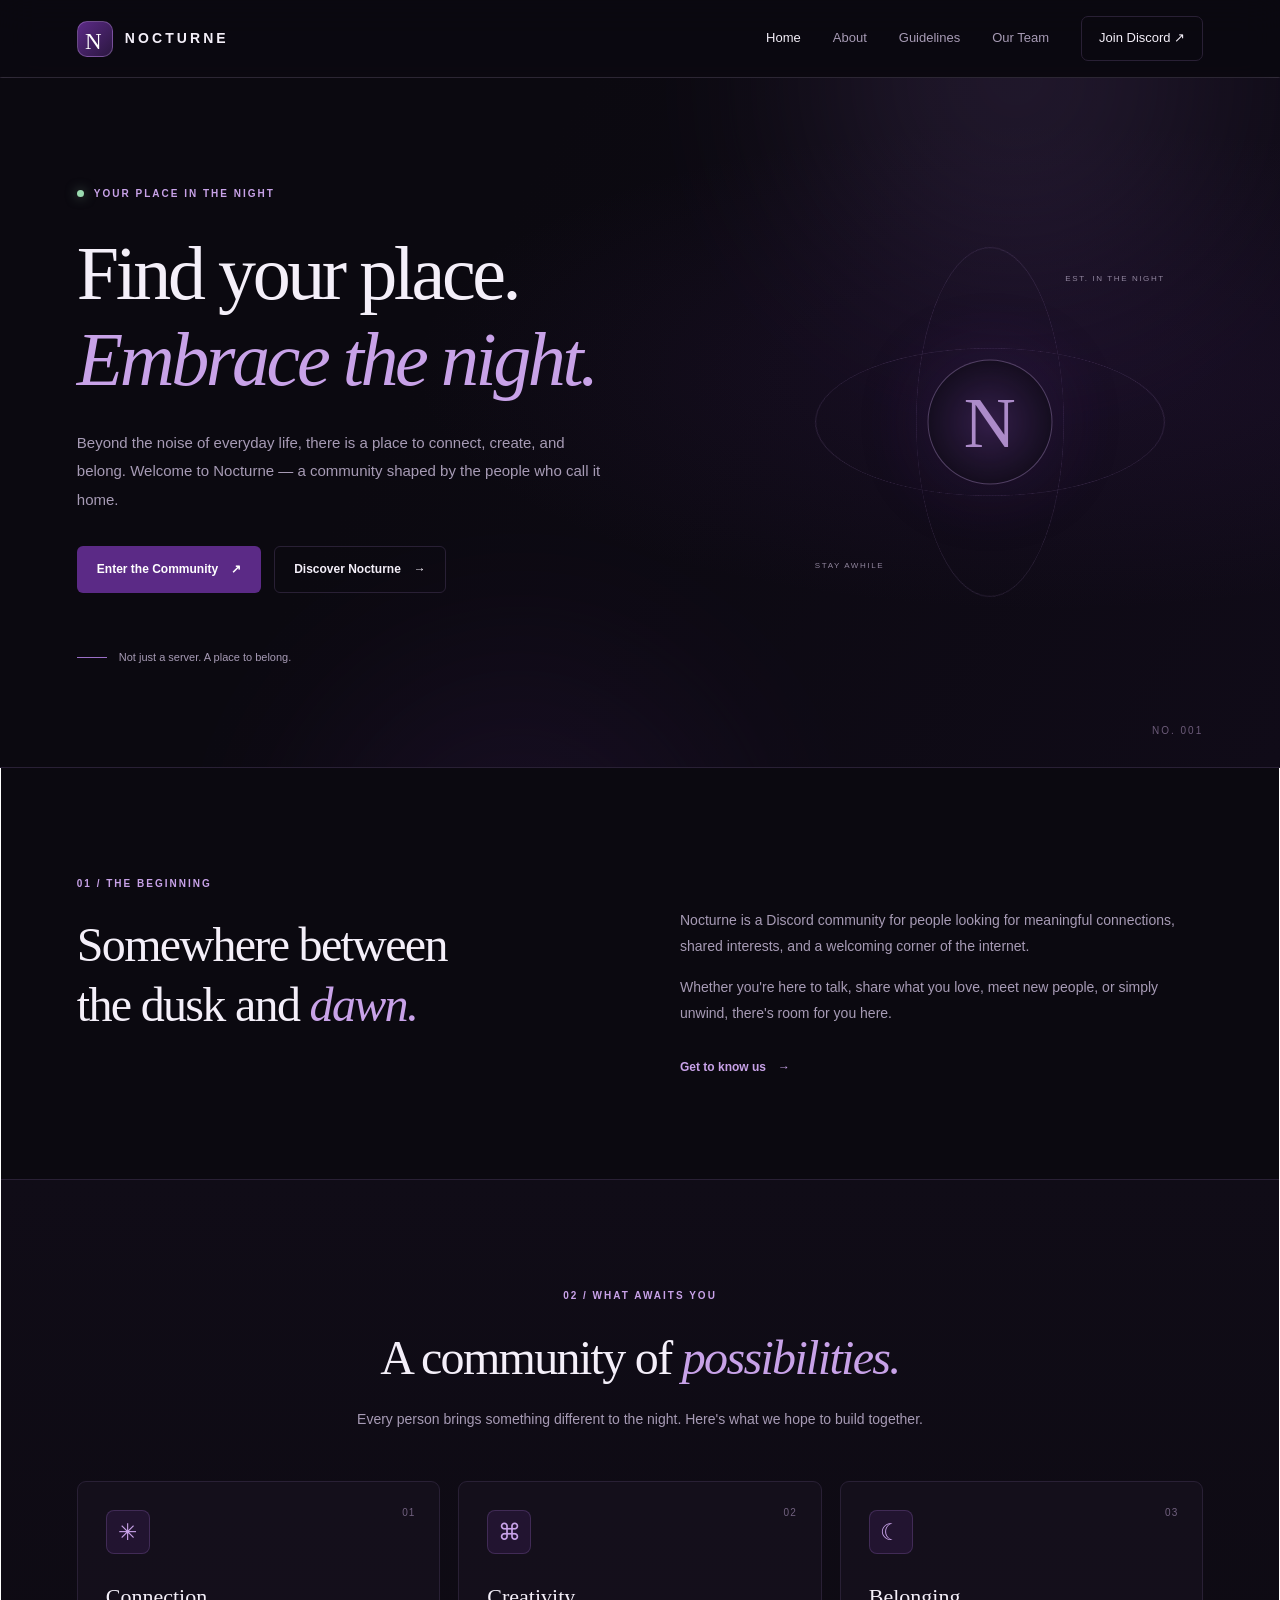
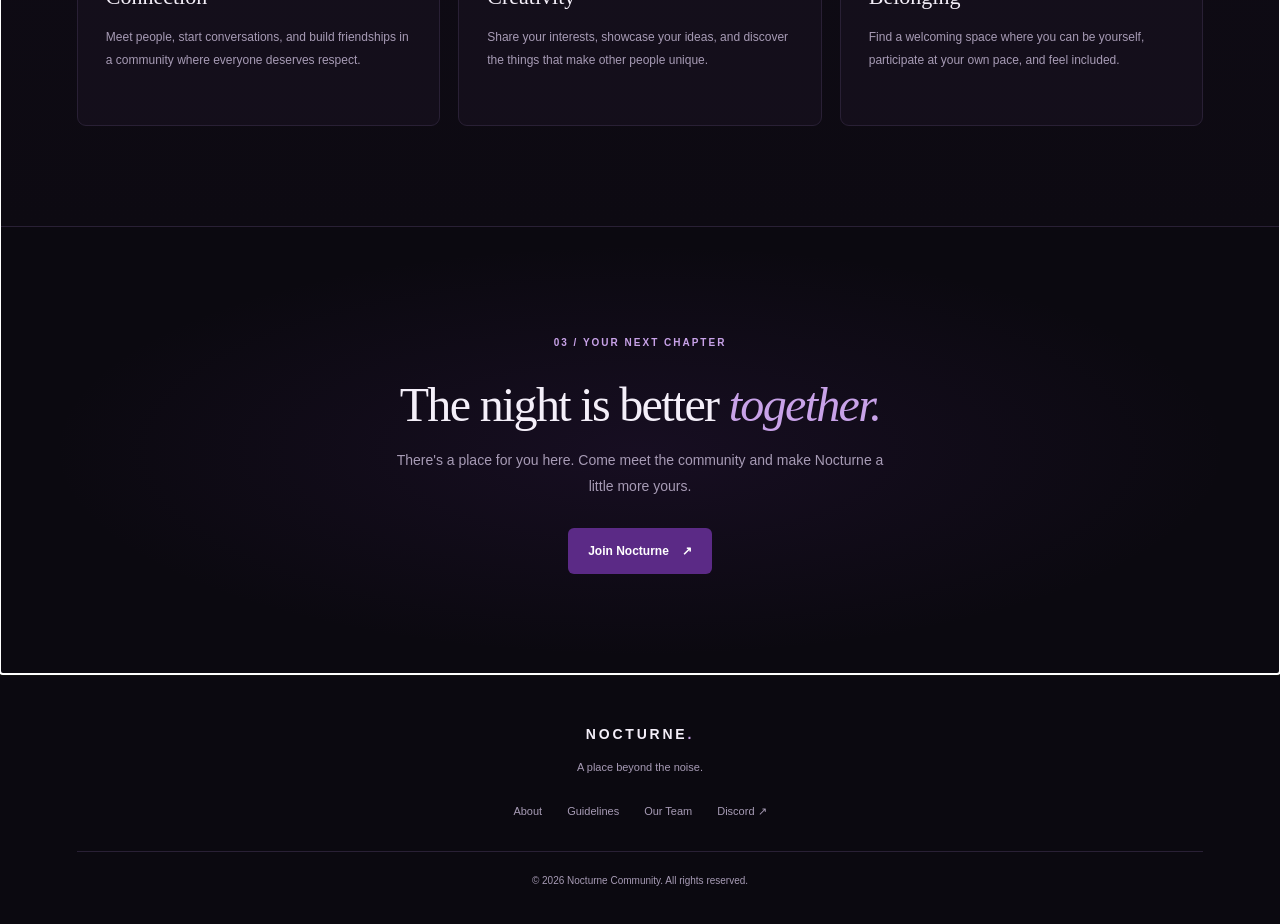
==== index.html @ 8b0cbc0c "Started Skeleton" ====
<!DOCTYPE html>
<html lang="en">
<head>
    <meta charset="UTF-8">
    <meta name="viewport" content="width=device-width, initial-scale=1.0">

    <meta name="theme-color" content="#0b0910">
    <meta name="description" content="Nocturne is a community built around connection, creativity, and the quiet hours of the night.">

    <title>Nocturne — Find Your Night</title>

    <link rel="stylesheet" href="css/colors.css">
    <link rel="stylesheet" href="css/style.css">

    <script src="js/router.js" defer></script>
    <script src="js/main.js" defer></script>
</head>
<body>
    <header class="site-header">
        <a class="brand" href="?page=home" data-route="home" aria-label="Nocturne Home">
            <span class="brand-mark">N</span>
            <span class="brand-name">NOCTURNE</span>
        </a>

        <button class="menu-toggle" id="menu-toggle"
                aria-label="Toggle navigation" aria-expanded="false">
            <span></span>
            <span></span>
            <span></span>
        </button>

        <nav class="site-nav" id="site-nav">
            <a href="?page=home" data-route="home">Home</a>
            <a href="?page=about" data-route="about">About</a>
            <a href="?page=rules" data-route="rules">Guidelines</a>
            <a href="?page=staff" data-route="staff">Our Team</a>
            <a class="nav-discord" href="https://discord.com/"
               target="_blank" rel="noopener noreferrer">
                Join Discord <span aria-hidden="true">↗</span>
            </a>
        </nav>
    </header>

    <main id="page-content" tabindex="-1">
        <div class="loading-state">Entering the night...</div>
    </main>

    <footer class="site-footer">
        <a class="footer-brand" href="?page=home" data-route="home">
            NOCTURNE<span>.</span>
        </a>

        <p>A place beyond the noise.</p>

        <div class="footer-links">
            <a href="?page=about" data-route="about">About</a>
            <a href="?page=rules" data-route="rules">Guidelines</a>
            <a href="?page=staff" data-route="staff">Our Team</a>
            <a href="https://discord.com/" target="_blank"
               rel="noopener noreferrer">Discord ↗</a>
        </div>

        <p class="copyright">
            © <span id="current-year"></span> Nocturne Community.
            All rights reserved.
        </p>
    </footer>
</body>
</html>
---- css/colors.css ----
:root {
    color-scheme: dark;

    --primary-color: #5B2A86;
    --secondary-color: #9B6FC7;
    --accent-color: #C8A2E8;

    --background-color: #0b0910;
    --surface-color: #110e18;
    --surface-light: #171220;
    --border-color: #292035;

    --text-color: #F4EFF9;
    --muted-color: #A79BB5;

    --success-color: #9BDBB1;

    --font-body: "Segoe UI", Arial, sans-serif;
    --font-heading: Georgia, "Times New Roman", serif;

    --container-width: 1180px;
    --header-height: 78px;
}
---- css/style.css ----
* {
    box-sizing: border-box;
}

html {
    scroll-behavior: smooth;
    scroll-padding-top: calc(var(--header-height) + 20px);
}

body {
    margin: 0;
    background: var(--background-color);
    color: var(--text-color);
    font-family: var(--font-body);
    line-height: 1.7;
    overflow-x: hidden;
}

a {
    color: inherit;
    text-decoration: none;
}

button,
a {
    -webkit-tap-highlight-color: transparent;
}

a:focus-visible,
button:focus-visible {
    outline: 2px solid var(--accent-color);
    outline-offset: 5px;
}

::selection {
    background: var(--primary-color);
    color: white;
}

.site-header {
    position: sticky;
    top: 0;
    z-index: 100;
    display: flex;
    align-items: center;
    justify-content: space-between;
    height: var(--header-height);
    padding: 0 max(6%, calc((100% - var(--container-width)) / 2));
    background: rgba(11, 9, 16, 0.88);
    border-bottom: 1px solid rgba(200, 162, 232, 0.1);
    backdrop-filter: blur(18px);
}

.brand {
    display: inline-flex;
    align-items: center;
    gap: 12px;
    font-size: 14px;
    font-weight: 800;
    letter-spacing: 0.22em;
}

.brand-mark {
    display: grid;
    place-items: center;
    width: 36px;
    height: 36px;
    background: linear-gradient(135deg, var(--primary-color), #2b1740);
    border: 1px solid rgba(200, 162, 232, 0.35);
    border-radius: 10px;
    color: white;
    font-family: var(--font-heading);
    font-size: 23px;
    font-weight: normal;
}

.site-nav {
    display: flex;
    align-items: center;
    gap: 32px;
}

.site-nav a {
    color: var(--muted-color);
    font-size: 13px;
    transition: color 0.2s ease;
}

.site-nav a:hover,
.site-nav a.active {
    color: var(--text-color);
}

.site-nav .nav-discord {
    padding: 10px 17px;
    border: 1px solid var(--border-color);
    border-radius: 7px;
    color: var(--text-color);
}

.site-nav .nav-discord:hover {
    background: var(--primary-color);
    border-color: var(--primary-color);
}

.menu-toggle {
    display: none;
}

#page-content {
    min-height: 60vh;
}

.loading-state {
    display: grid;
    min-height: 60vh;
    place-items: center;
    color: var(--muted-color);
}

.hero {
    position: relative;
    display: flex;
    align-items: center;
    min-height: 650px;
    padding: 100px max(6%, calc((100% - var(--container-width)) / 2));
    overflow: hidden;
    isolation: isolate;
    border-bottom: 1px solid var(--border-color);
    background:
        radial-gradient(ellipse at 82% 42%, rgba(91, 42, 134, 0.15), transparent 43%),
        linear-gradient(120deg, #0b0910 35%, #100b18 100%);
}

.hero-content {
    position: relative;
    z-index: 2;
    max-width: 650px;
}

.eyebrow,
.section-label {
    display: inline-flex;
    align-items: center;
    gap: 10px;
    color: var(--accent-color);
    font-size: 10px;
    font-weight: 700;
    letter-spacing: 0.2em;
}

.status-dot {
    width: 7px;
    height: 7px;
    background: var(--success-color);
    border-radius: 50%;
    box-shadow: 0 0 12px rgba(155, 219, 177, 0.5);
}

.hero h1 {
    margin: 26px 0;
    font-family: var(--font-heading);
    font-size: clamp(42px, 6.5vw, 76px);
    font-weight: 400;
    letter-spacing: -0.045em;
    line-height: 1.13;
}

.hero h1 span,
.section-heading h2 span,
.closing-section h2 span {
    color: var(--accent-color);
    font-style: italic;
}

.hero-description {
    max-width: 540px;
    color: var(--muted-color);
    font-size: 15px;
    line-height: 1.9;
}

.hero-actions {
    display: flex;
    flex-wrap: wrap;
    gap: 13px;
    margin-top: 32px;
}

.button {
    display: inline-flex;
    align-items: center;
    justify-content: center;
    gap: 13px;
    min-height: 46px;
    padding: 12px 19px;
    border: 1px solid transparent;
    border-radius: 6px;
    font-size: 12px;
    font-weight: 700;
    transition:
        transform 0.2s ease,
        background 0.2s ease,
        border-color 0.2s ease;
}

.button:hover {
    transform: translateY(-2px);
}

.button-primary {
    background: var(--primary-color);
    color: white;
}

.button-primary:hover {
    background: #7040a0;
}

.button-secondary {
    border-color: var(--border-color);
    color: var(--text-color);
}

.button-secondary:hover {
    border-color: var(--secondary-color);
    background: var(--surface-light);
}

.hero-note {
    display: flex;
    align-items: center;
    gap: 12px;
    margin-top: 55px;
    color: var(--muted-color);
    font-size: 11px;
}

.note-line {
    width: 30px;
    height: 1px;
    background: var(--secondary-color);
}

.hero-glow {
    position: absolute;
    z-index: -1;
    width: 400px;
    height: 400px;
    border-radius: 50%;
    filter: blur(100px);
    opacity: 0.14;
    pointer-events: none;
}

.hero-glow-one {
    top: -200px;
    right: 5%;
    background: var(--secondary-color);
}

.hero-glow-two {
    bottom: -300px;
    left: 25%;
    background: var(--primary-color);
}

.hero-decoration {
    position: absolute;
    top: 50%;
    right: 9%;
    width: 350px;
    height: 350px;
    transform: translateY(-50%);
    opacity: 0.85;
}

.orbit {
    position: absolute;
    inset: 0;
    border: 1px solid rgba(200, 162, 232, 0.2);
    border-radius: 50%;
}

.orbit-one {
    transform: rotateX(65deg) rotate(-20deg);
}

.orbit-two {
    transform: rotateY(65deg) rotate(30deg);
}

.orbit-core {
    position: absolute;
    top: 50%;
    left: 50%;
    display: grid;
    place-items: center;
    width: 125px;
    height: 125px;
    transform: translate(-50%, -50%);
    border: 1px solid rgba(200, 162, 232, 0.4);
    border-radius: 50%;
    background: radial-gradient(circle, #38204f, #130d1d 75%);
    box-shadow: 0 0 80px rgba(91, 42, 134, 0.3);
    color: var(--accent-color);
    font-family: var(--font-heading);
    font-size: 72px;
}

.orbit-label {
    position: absolute;
    color: var(--muted-color);
    font-size: 8px;
    letter-spacing: 0.2em;
}

.orbit-label-top {
    top: 25px;
    right: 0;
}

.orbit-label-bottom {
    bottom: 25px;
    left: 0;
}

.hero-index {
    position: absolute;
    right: 6%;
    bottom: 28px;
    color: #6c5b79;
    font-size: 10px;
    letter-spacing: 0.2em;
}

.section {
    width: min(var(--container-width), 88%);
    margin: 0 auto;
    padding: 100px 0;
}

.intro-section {
    display: grid;
    grid-template-columns: 1fr 1fr;
    gap: 80px;
    align-items: start;
}

.section-heading h2,
.closing-section h2 {
    margin: 20px 0;
    font-family: var(--font-heading);
    font-size: clamp(32px, 4vw, 48px);
    font-weight: 400;
    letter-spacing: -0.035em;
    line-height: 1.25;
}

.intro-copy {
    padding-top: 25px;
    color: var(--muted-color);
    font-size: 14px;
    line-height: 1.9;
}

.text-link {
    display: inline-flex;
    align-items: center;
    gap: 12px;
    margin-top: 15px;
    color: var(--accent-color);
    font-size: 12px;
    font-weight: 700;
}

.text-link:hover {
    color: white;
}

.community-section {
    width: 100%;
    padding: 100px 6%;
    border-top: 1px solid var(--border-color);
    border-bottom: 1px solid var(--border-color);
    background: linear-gradient(180deg, #100c17, #0d0a12);
}

.centered {
    max-width: 650px;
    margin: 0 auto 50px;
    text-align: center;
}

.section-heading > p,
.closing-section > p {
    color: var(--muted-color);
    font-size: 14px;
}

.feature-grid {
    display: grid;
    grid-template-columns: repeat(3, minmax(0, 1fr));
    gap: 18px;
    max-width: var(--container-width);
    margin: 0 auto;
}

.feature-card {
    position: relative;
    min-height: 245px;
    padding: 28px;
    border: 1px solid var(--border-color);
    border-radius: 9px;
    background: rgba(23, 18, 32, 0.65);
    transition:
        transform 0.25s ease,
        border-color 0.25s ease,
        background 0.25s ease;
}

.feature-card:hover {
    transform: translateY(-5px);
    border-color: rgba(155, 111, 199, 0.5);
    background: #191222;
}

.feature-number {
    position: absolute;
    top: 22px;
    right: 24px;
    color: #71617f;
    font-size: 10px;
    letter-spacing: 0.1em;
}

.feature-icon {
    display: grid;
    place-items: center;
    width: 44px;
    height: 44px;
    margin-bottom: 24px;
    border: 1px solid rgba(155, 111, 199, 0.25);
    border-radius: 8px;
    background: rgba(91, 42, 134, 0.2);
    color: var(--accent-color);
    font-size: 23px;
}

.feature-card h3 {
    margin: 0 0 10px;
    font-family: var(--font-heading);
    font-size: 22px;
    font-weight: 400;
}

.feature-card p {
    margin: 0;
    color: var(--muted-color);
    font-size: 12px;
    line-height: 1.9;
}

.closing-section {
    padding: 100px 6%;
    text-align: center;
    background:
        radial-gradient(ellipse at center, rgba(91, 42, 134, 0.15), transparent 65%);
}

.closing-section h2 {
    margin: 20px 0 12px;
}

.closing-section > p {
    max-width: 500px;
    margin: 0 auto 28px;
    line-height: 1.9;
}

.site-footer {
    padding: 45px 6% 25px;
    border-top: 1px solid var(--border-color);
    text-align: center;
}

.footer-brand {
    font-size: 14px;
    font-weight: 800;
    letter-spacing: 0.2em;
}

.footer-brand span {
    color: var(--accent-color);
}

.site-footer > p {
    color: var(--muted-color);
    font-size: 11px;
}

.footer-links {
    display: flex;
    flex-wrap: wrap;
    justify-content: center;
    gap: 25px;
    margin: 25px 0;
}

.footer-links a {
    color: var(--muted-color);
    font-size: 11px;
}

.footer-links a:hover {
    color: var(--accent-color);
}

.site-footer .copyright {
    margin-top: 30px;
    padding-top: 20px;
    border-top: 1px solid var(--border-color);
    font-size: 10px;
}

.error-state {
    width: min(700px, 88%);
    margin: 100px auto;
    text-align: center;
}

.error-state h1 {
    font-family: var(--font-heading);
    font-weight: 400;
}

.error-state p {
    color: var(--muted-color);
}

@media (max-width: 850px) {
    .hero {
        min-height: 600px;
    }

    .hero-decoration {
        right: -130px;
        opacity: 0.25;
    }

    .intro-section {
        gap: 35px;
    }

    .feature-grid {
        grid-template-columns: 1fr;
    }

    .feature-card {
        min-height: auto;
    }
}

@media (max-width: 640px) {
    :root {
        --header-height: 68px;
    }

    .site-header {
        padding: 0 6%;
    }

    .brand {
        font-size: 12px;
    }

    .menu-toggle {
        display: flex;
        flex-direction: column;
        justify-content: center;
        gap: 5px;
        width: 42px;
        height: 42px;
        padding: 10px;
        border: 1px solid var(--border-color);
        border-radius: 7px;
        background: var(--surface-color);
        cursor: pointer;
    }

    .menu-toggle span {
        display: block;
        width: 100%;
        height: 1px;
        background: var(--text-color);
    }

    .site-nav {
        position: absolute;
        top: calc(var(--header-height) - 1px);
        right: 0;
        left: 0;
        display: none;
        flex-direction: column;
        align-items: stretch;
        gap: 0;
        padding: 12px 6% 20px;
        border-bottom: 1px solid var(--border-color);
        background: #0d0a12;
    }

    .site-nav.open {
        display: flex;
    }

    .site-nav a {
        padding: 13px 0;
    }

    .site-nav .nav-discord {
        margin-top: 8px;
        padding: 12px;
        text-align: center;
    }

    .hero {
        min-height: 600px;
        padding: 75px 6%;
    }

    .hero h1 {
        font-size: clamp(39px, 11vw, 58px);
    }

    .hero-description {
        font-size: 13px;
    }

    .hero-decoration {
        top: 50%;
        right: -200px;
    }

    .hero-actions {
        align-items: stretch;
        flex-direction: column;
    }

    .button {
        width: 100%;
    }

    .hero-note {
        margin-top: 35px;
        font-size: 10px;
    }

    .section {
        padding: 70px 0;
    }

    .intro-section {
        grid-template-columns: 1fr;
        gap: 15px;
    }

    .intro-copy {
        padding-top: 0;
    }

    .community-section {
        padding: 70px 6%;
    }

    .closing-section {
        padding: 75px 6%;
    }

    .footer-links {
        gap: 16px;
    }
}

@media (prefers-reduced-motion: reduce) {
    *,
    *::before,
    *::after {
        scroll-behavior: auto !important;
        transition-duration: 0.01ms !important;
    }
}
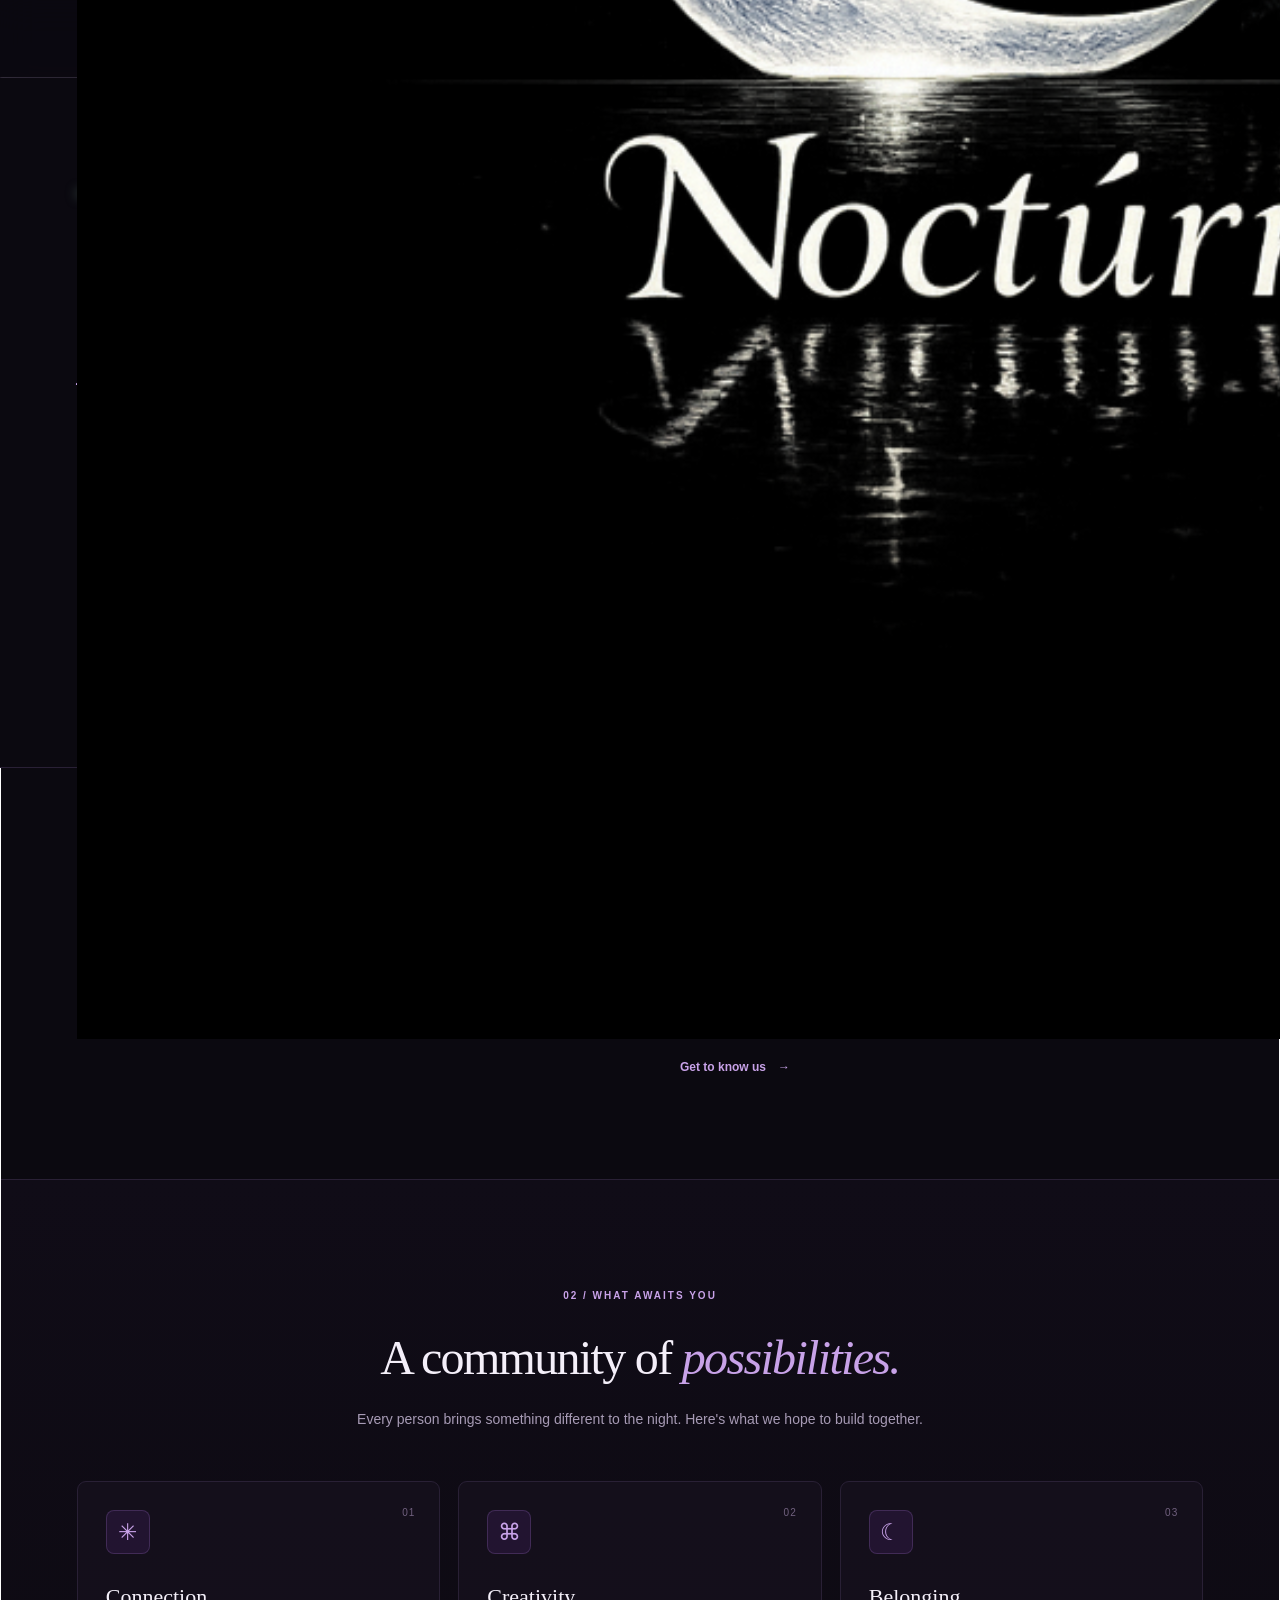
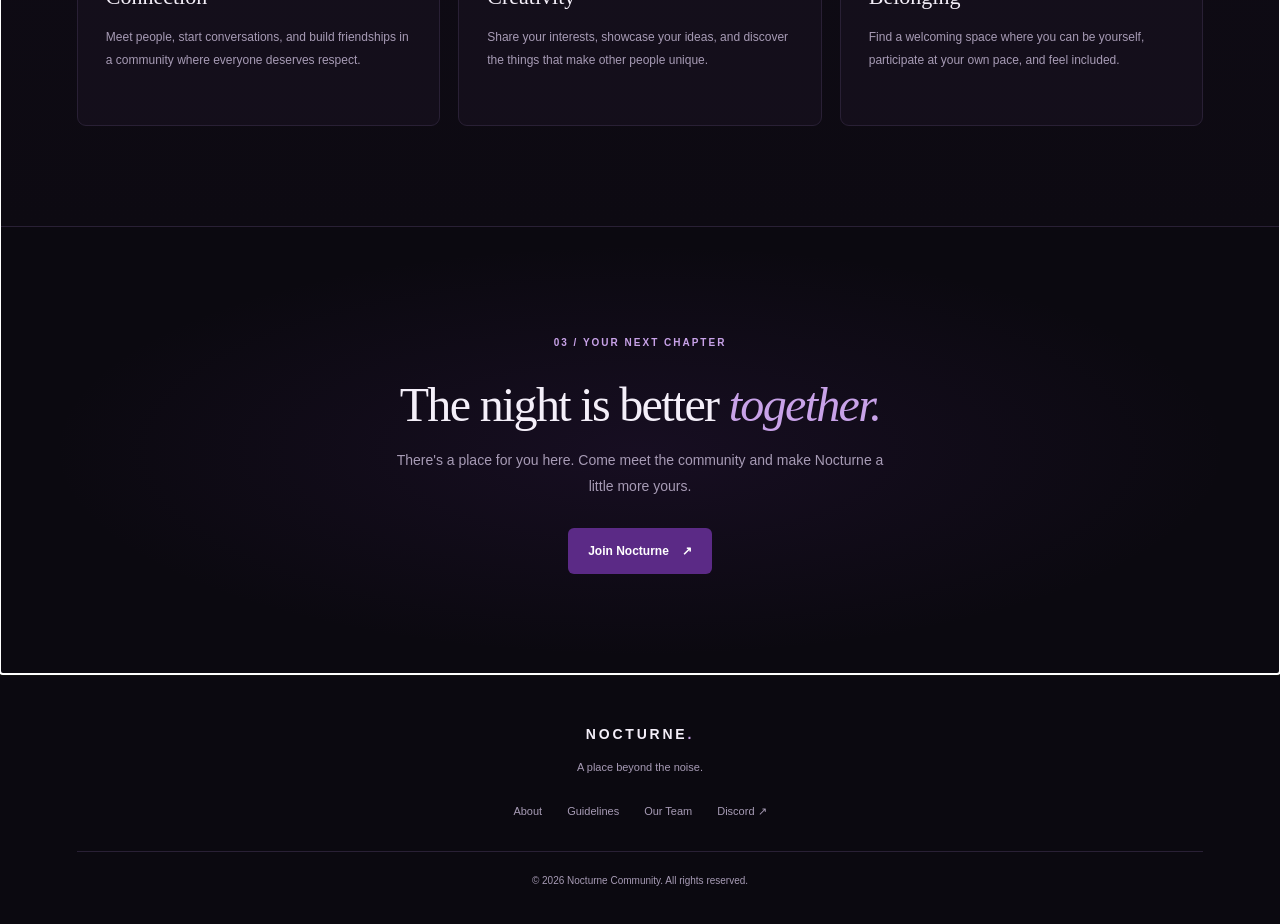
==== commit 83c439b6: "Updated Logo" ====
--- a/index.html
+++ b/index.html
@@ -1,13 +1,15 @@
-
 <!DOCTYPE html>
 <html lang="en">
+
 <head>
     <meta charset="UTF-8">
     <meta name="viewport" content="width=device-width, initial-scale=1.0">
 
     <meta name="theme-color" content="#0b0910">
-    <meta name="description" content="Nocturne is a community built around connection, creativity, and the quiet hours of the night.">
+    <meta name="description"
+        content="Nocturne is a community built around connection, creativity, and the quiet hours of the night.">
 
+    <link rel="icon" type="image/x-icon" href="/images/nocturne.png">
     <title>Nocturne — Find Your Night</title>
 
     <link rel="stylesheet" href="css/colors.css">
@@ -16,15 +18,15 @@
     <script src="js/router.js" defer></script>
     <script src="js/main.js" defer></script>
 </head>
+
 <body>
     <header class="site-header">
         <a class="brand" href="?page=home" data-route="home" aria-label="Nocturne Home">
-            <span class="brand-mark">N</span>
-            <span class="brand-name">NOCTURNE</span>
+            <img src="images/nocturne.png" alt="Nocturne logo">
+            <span>NOCTURNE</span>
         </a>
 
-        <button class="menu-toggle" id="menu-toggle"
-                aria-label="Toggle navigation" aria-expanded="false">
+        <button class="menu-toggle" id="menu-toggle" aria-label="Toggle navigation" aria-expanded="false">
             <span></span>
             <span></span>
             <span></span>
@@ -35,8 +37,7 @@
             <a href="?page=about" data-route="about">About</a>
             <a href="?page=rules" data-route="rules">Guidelines</a>
             <a href="?page=staff" data-route="staff">Our Team</a>
-            <a class="nav-discord" href="https://discord.com/"
-               target="_blank" rel="noopener noreferrer">
+            <a class="nav-discord" href="https://discord.com/" target="_blank" rel="noopener noreferrer">
                 Join Discord <span aria-hidden="true">↗</span>
             </a>
         </nav>
@@ -57,8 +58,7 @@
             <a href="?page=about" data-route="about">About</a>
             <a href="?page=rules" data-route="rules">Guidelines</a>
             <a href="?page=staff" data-route="staff">Our Team</a>
-            <a href="https://discord.com/" target="_blank"
-               rel="noopener noreferrer">Discord ↗</a>
+            <a href="https://discord.com/" target="_blank" rel="noopener noreferrer">Discord ↗</a>
         </div>
 
         <p class="copyright">
@@ -67,4 +67,5 @@
         </p>
     </footer>
 </body>
-</html>
+
+</html>
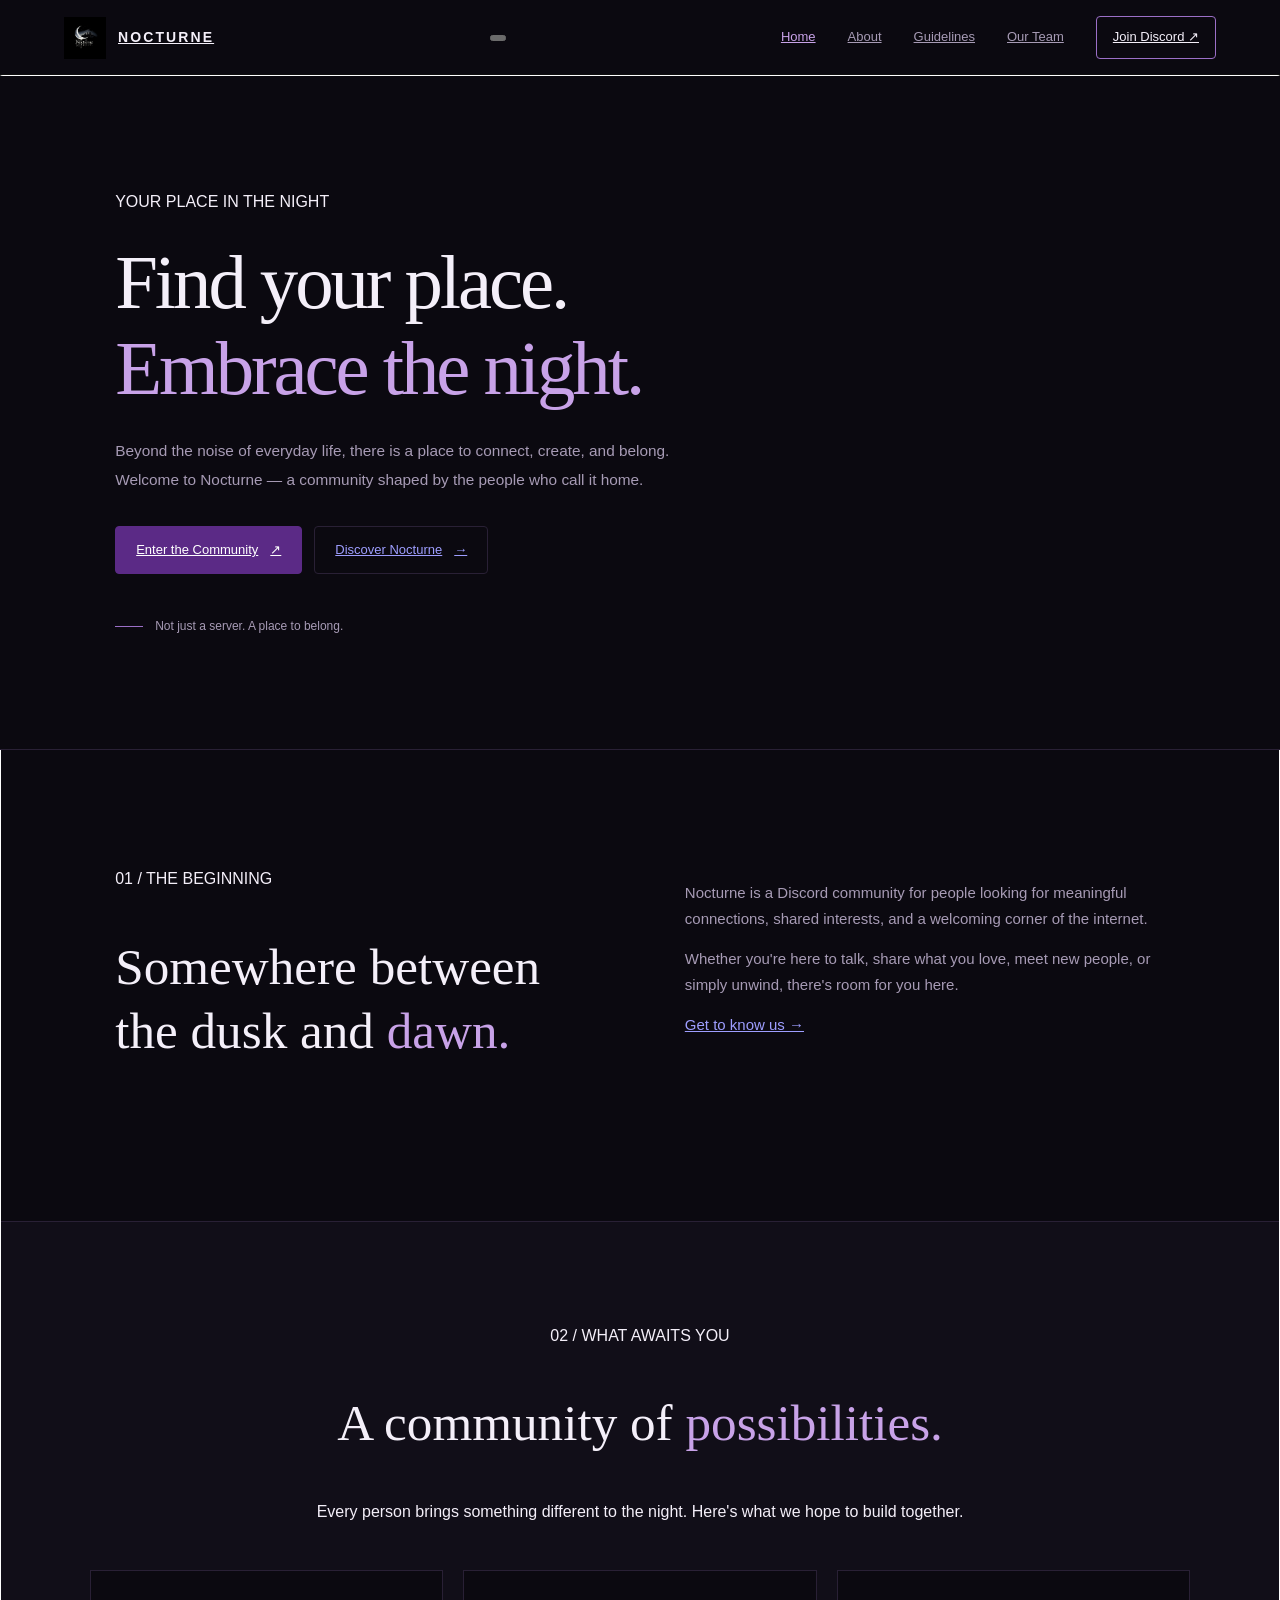
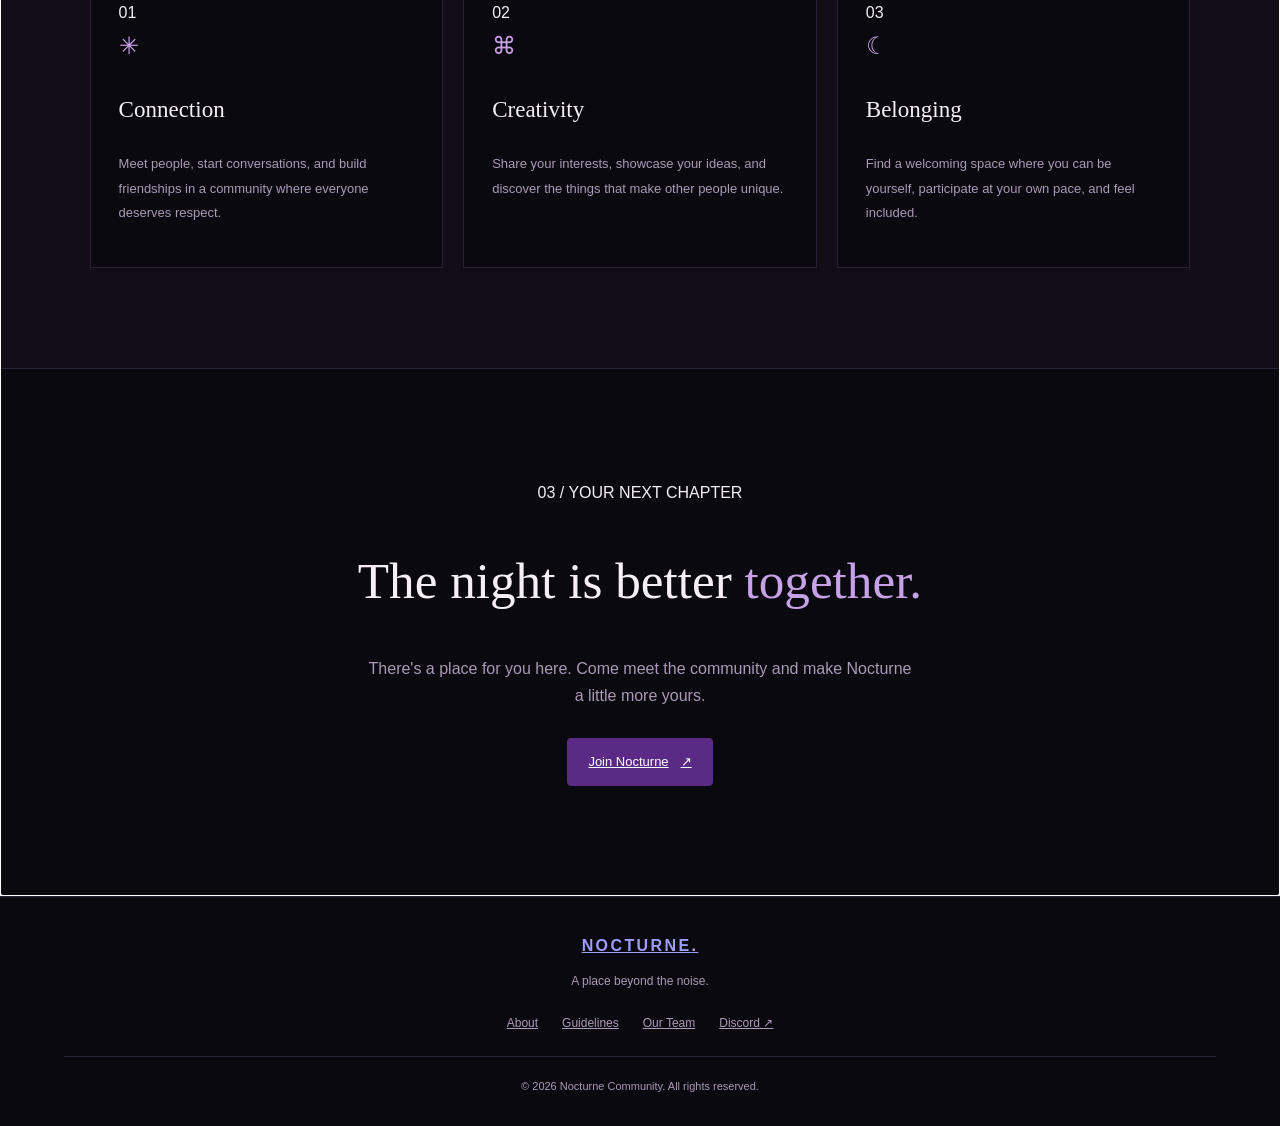
==== commit fc75b590: "Links updated" ====
--- a/index.html
+++ b/index.html
@@ -37,7 +37,7 @@
             <a href="?page=about" data-route="about">About</a>
             <a href="?page=rules" data-route="rules">Guidelines</a>
             <a href="?page=staff" data-route="staff">Our Team</a>
-            <a class="nav-discord" href="https://discord.com/" target="_blank" rel="noopener noreferrer">
+            <a class="nav-discord" href="https://discord.com/PZmPcNks3J" target="_blank" rel="noopener noreferrer">
                 Join Discord <span aria-hidden="true">↗</span>
             </a>
         </nav>
@@ -58,7 +58,7 @@
             <a href="?page=about" data-route="about">About</a>
             <a href="?page=rules" data-route="rules">Guidelines</a>
             <a href="?page=staff" data-route="staff">Our Team</a>
-            <a href="https://discord.com/" target="_blank" rel="noopener noreferrer">Discord ↗</a>
+            <a href="https://discord.com/PZmPcNks3J" target="_blank" rel="noopener noreferrer">Discord ↗</a>
         </div>
 
         <p class="copyright">
--- a/css/style.css
+++ b/css/style.css
@@ -1,84 +1,67 @@
+/* Global layout */
 
 * {
     box-sizing: border-box;
 }
 
 html {
+    min-height: 100%;
     scroll-behavior: smooth;
-    scroll-padding-top: calc(var(--header-height) + 20px);
 }
 
 body {
+    min-height: 100vh;
     margin: 0;
+    display: flex;
+    flex-direction: column;
     background: var(--background-color);
     color: var(--text-color);
-    font-family: var(--font-body);
+    font-family: "Segoe UI", Arial, sans-serif;
     line-height: 1.7;
-    overflow-x: hidden;
-}
-
-a {
-    color: inherit;
-    text-decoration: none;
-}
-
-button,
-a {
-    -webkit-tap-highlight-color: transparent;
-}
-
-a:focus-visible,
-button:focus-visible {
-    outline: 2px solid var(--accent-color);
-    outline-offset: 5px;
-}
-
-::selection {
-    background: var(--primary-color);
-    color: white;
-}
+}
+
+#page-content {
+    flex: 1;
+    width: 100%;
+}
+
+/* Header */
 
 .site-header {
-    position: sticky;
-    top: 0;
-    z-index: 100;
+    width: 100%;
+    min-height: 76px;
+    padding: 12px clamp(20px, 5vw, 80px);
     display: flex;
     align-items: center;
     justify-content: space-between;
-    height: var(--header-height);
-    padding: 0 max(6%, calc((100% - var(--container-width)) / 2));
-    background: rgba(11, 9, 16, 0.88);
-    border-bottom: 1px solid rgba(200, 162, 232, 0.1);
-    backdrop-filter: blur(18px);
+    gap: 30px;
+    background: var(--background-color);
+    border-bottom: 1px solid var(--border-color);
 }
 
 .brand {
-    display: inline-flex;
+    display: flex;
     align-items: center;
     gap: 12px;
+    flex-shrink: 0;
+    color: var(--text-color);
     font-size: 14px;
-    font-weight: 800;
-    letter-spacing: 0.22em;
-}
-
-.brand-mark {
-    display: grid;
-    place-items: center;
-    width: 36px;
-    height: 36px;
-    background: linear-gradient(135deg, var(--primary-color), #2b1740);
-    border: 1px solid rgba(200, 162, 232, 0.35);
-    border-radius: 10px;
-    color: white;
-    font-family: var(--font-heading);
-    font-size: 23px;
-    font-weight: normal;
+    font-weight: 700;
+    letter-spacing: 0.15em;
+}
+
+.brand img {
+    display: block;
+    width: 42px;
+    height: 42px;
+    object-fit: contain;
 }
 
 .site-nav {
     display: flex;
     align-items: center;
-    gap: 32px;
+    flex-wrap: wrap;
+    gap: clamp(14px, 2.5vw, 36px);
 }
 
 .site-nav a {
@@ -89,490 +72,257 @@
 
 .site-nav a:hover,
 .site-nav a.active {
+    color: var(--accent-color);
+}
+
+.site-nav .nav-discord {
+    padding: 9px 16px;
+    border: 1px solid var(--secondary-color);
+    border-radius: 4px;
     color: var(--text-color);
 }
 
-.site-nav .nav-discord {
-    padding: 10px 17px;
+/* Home hero */
+
+.hero {
+    position: relative;
+    min-height: max(620px, calc(100svh - 76px - 150px));
+    padding: clamp(50px, 9vh, 100px) clamp(24px, 9vw, 150px);
+    display: flex;
+    align-items: center;
+    background: var(--background-color);
+    border-bottom: 1px solid var(--border-color);
+}
+
+.hero-content {
+    width: 100%;
+    max-width: 820px;
+}
+
+.hero h1 {
+    max-width: 800px;
+    margin: 24px 0;
+    font-family: Georgia, "Times New Roman", serif;
+    font-size: clamp(42px, 6vw, 82px);
+    font-weight: 400;
+    line-height: 1.12;
+    letter-spacing: -0.04em;
+}
+
+.hero h1 span {
+    color: var(--accent-color);
+    font-style: normal;
+}
+
+.hero-description {
+    max-width: 580px;
+    color: var(--muted-color);
+    font-size: clamp(14px, 1.2vw, 17px);
+    line-height: 1.9;
+}
+
+.hero-actions {
+    display: flex;
+    flex-wrap: wrap;
+    gap: 12px;
+    margin-top: 32px;
+}
+
+.button {
+    display: inline-flex;
+    align-items: center;
+    justify-content: center;
+    gap: 12px;
+    min-height: 46px;
+    padding: 12px 20px;
     border: 1px solid var(--border-color);
-    border-radius: 7px;
-    color: var(--text-color);
-}
-
-.site-nav .nav-discord:hover {
+    border-radius: 4px;
+    font-size: 13px;
+    transition: background 0.2s ease, border-color 0.2s ease;
+}
+
+.button-primary {
     background: var(--primary-color);
     border-color: var(--primary-color);
-}
-
-.menu-toggle {
+    color: white;
+}
+
+.button-primary:hover {
+    background: var(--secondary-color);
+    border-color: var(--secondary-color);
+}
+
+.button-secondary:hover {
+    border-color: var(--secondary-color);
+}
+
+/* Remove previous decorative effects */
+
+.hero-glow,
+.hero-decoration,
+.hero-index {
     display: none;
 }
 
-#page-content {
-    min-height: 60vh;
-}
-
-.loading-state {
+.hero-note {
+    display: flex;
+    align-items: center;
+    gap: 12px;
+    margin-top: 42px;
+    color: var(--muted-color);
+    font-size: 12px;
+}
+
+.note-line {
+    width: 28px;
+    height: 1px;
+    background: var(--secondary-color);
+}
+
+/* Sections */
+
+.section {
+    width: 100%;
+    padding: clamp(60px, 9vw, 120px) clamp(24px, 9vw, 150px);
+}
+
+.intro-section {
     display: grid;
-    min-height: 60vh;
-    place-items: center;
-    color: var(--muted-color);
-}
-
-.hero {
-    position: relative;
-    display: flex;
-    align-items: center;
-    min-height: 650px;
-    padding: 100px max(6%, calc((100% - var(--container-width)) / 2));
-    overflow: hidden;
-    isolation: isolate;
-    border-bottom: 1px solid var(--border-color);
-    background:
-        radial-gradient(ellipse at 82% 42%, rgba(91, 42, 134, 0.15), transparent 43%),
-        linear-gradient(120deg, #0b0910 35%, #100b18 100%);
-}
-
-.hero-content {
-    position: relative;
-    z-index: 2;
-    max-width: 650px;
-}
-
-.eyebrow,
-.section-label {
-    display: inline-flex;
-    align-items: center;
-    gap: 10px;
-    color: var(--accent-color);
-    font-size: 10px;
-    font-weight: 700;
-    letter-spacing: 0.2em;
-}
-
-.status-dot {
-    width: 7px;
-    height: 7px;
-    background: var(--success-color);
-    border-radius: 50%;
-    box-shadow: 0 0 12px rgba(155, 219, 177, 0.5);
-}
-
-.hero h1 {
-    margin: 26px 0;
-    font-family: var(--font-heading);
-    font-size: clamp(42px, 6.5vw, 76px);
+    grid-template-columns: minmax(0, 1fr) minmax(0, 1fr);
+    align-items: start;
+    gap: clamp(30px, 7vw, 100px);
+}
+
+.section-heading h2,
+.closing-section h2 {
+    font-family: Georgia, "Times New Roman", serif;
+    font-size: clamp(32px, 4vw, 52px);
     font-weight: 400;
-    letter-spacing: -0.045em;
-    line-height: 1.13;
-}
-
-.hero h1 span,
+    line-height: 1.25;
+}
+
 .section-heading h2 span,
 .closing-section h2 span {
     color: var(--accent-color);
-    font-style: italic;
-}
-
-.hero-description {
-    max-width: 540px;
+}
+
+.intro-copy {
+    max-width: 650px;
     color: var(--muted-color);
     font-size: 15px;
-    line-height: 1.9;
-}
-
-.hero-actions {
-    display: flex;
-    flex-wrap: wrap;
-    gap: 13px;
-    margin-top: 32px;
-}
-
-.button {
-    display: inline-flex;
-    align-items: center;
-    justify-content: center;
-    gap: 13px;
-    min-height: 46px;
-    padding: 12px 19px;
-    border: 1px solid transparent;
-    border-radius: 6px;
-    font-size: 12px;
-    font-weight: 700;
-    transition:
-        transform 0.2s ease,
-        background 0.2s ease,
-        border-color 0.2s ease;
-}
-
-.button:hover {
-    transform: translateY(-2px);
-}
-
-.button-primary {
-    background: var(--primary-color);
-    color: white;
-}
-
-.button-primary:hover {
-    background: #7040a0;
-}
-
-.button-secondary {
-    border-color: var(--border-color);
-    color: var(--text-color);
-}
-
-.button-secondary:hover {
-    border-color: var(--secondary-color);
-    background: var(--surface-light);
-}
-
-.hero-note {
-    display: flex;
-    align-items: center;
-    gap: 12px;
-    margin-top: 55px;
-    color: var(--muted-color);
-    font-size: 11px;
-}
-
-.note-line {
-    width: 30px;
-    height: 1px;
-    background: var(--secondary-color);
-}
-
-.hero-glow {
-    position: absolute;
-    z-index: -1;
-    width: 400px;
-    height: 400px;
-    border-radius: 50%;
-    filter: blur(100px);
-    opacity: 0.14;
-    pointer-events: none;
-}
-
-.hero-glow-one {
-    top: -200px;
-    right: 5%;
-    background: var(--secondary-color);
-}
-
-.hero-glow-two {
-    bottom: -300px;
-    left: 25%;
-    background: var(--primary-color);
-}
-
-.hero-decoration {
-    position: absolute;
-    top: 50%;
-    right: 9%;
-    width: 350px;
-    height: 350px;
-    transform: translateY(-50%);
-    opacity: 0.85;
-}
-
-.orbit {
-    position: absolute;
-    inset: 0;
-    border: 1px solid rgba(200, 162, 232, 0.2);
-    border-radius: 50%;
-}
-
-.orbit-one {
-    transform: rotateX(65deg) rotate(-20deg);
-}
-
-.orbit-two {
-    transform: rotateY(65deg) rotate(30deg);
-}
-
-.orbit-core {
-    position: absolute;
-    top: 50%;
-    left: 50%;
-    display: grid;
-    place-items: center;
-    width: 125px;
-    height: 125px;
-    transform: translate(-50%, -50%);
-    border: 1px solid rgba(200, 162, 232, 0.4);
-    border-radius: 50%;
-    background: radial-gradient(circle, #38204f, #130d1d 75%);
-    box-shadow: 0 0 80px rgba(91, 42, 134, 0.3);
-    color: var(--accent-color);
-    font-family: var(--font-heading);
-    font-size: 72px;
-}
-
-.orbit-label {
-    position: absolute;
-    color: var(--muted-color);
-    font-size: 8px;
-    letter-spacing: 0.2em;
-}
-
-.orbit-label-top {
-    top: 25px;
-    right: 0;
-}
-
-.orbit-label-bottom {
-    bottom: 25px;
-    left: 0;
-}
-
-.hero-index {
-    position: absolute;
-    right: 6%;
-    bottom: 28px;
-    color: #6c5b79;
-    font-size: 10px;
-    letter-spacing: 0.2em;
-}
-
-.section {
-    width: min(var(--container-width), 88%);
-    margin: 0 auto;
-    padding: 100px 0;
-}
-
-.intro-section {
-    display: grid;
-    grid-template-columns: 1fr 1fr;
-    gap: 80px;
-    align-items: start;
-}
-
-.section-heading h2,
-.closing-section h2 {
-    margin: 20px 0;
-    font-family: var(--font-heading);
-    font-size: clamp(32px, 4vw, 48px);
-    font-weight: 400;
-    letter-spacing: -0.035em;
-    line-height: 1.25;
-}
-
-.intro-copy {
-    padding-top: 25px;
-    color: var(--muted-color);
-    font-size: 14px;
-    line-height: 1.9;
-}
-
-.text-link {
-    display: inline-flex;
-    align-items: center;
-    gap: 12px;
-    margin-top: 15px;
-    color: var(--accent-color);
-    font-size: 12px;
-    font-weight: 700;
-}
-
-.text-link:hover {
-    color: white;
 }
 
 .community-section {
-    width: 100%;
-    padding: 100px 6%;
+    padding: clamp(60px, 8vw, 100px) clamp(24px, 7vw, 110px);
+    background: var(--surface-color);
     border-top: 1px solid var(--border-color);
     border-bottom: 1px solid var(--border-color);
-    background: linear-gradient(180deg, #100c17, #0d0a12);
 }
 
 .centered {
-    max-width: 650px;
-    margin: 0 auto 50px;
+    max-width: 700px;
+    margin: 0 auto 45px;
     text-align: center;
-}
-
-.section-heading > p,
-.closing-section > p {
-    color: var(--muted-color);
-    font-size: 14px;
 }
 
 .feature-grid {
     display: grid;
     grid-template-columns: repeat(3, minmax(0, 1fr));
-    gap: 18px;
-    max-width: var(--container-width);
-    margin: 0 auto;
+    gap: 20px;
+    width: 100%;
 }
 
 .feature-card {
-    position: relative;
-    min-height: 245px;
     padding: 28px;
     border: 1px solid var(--border-color);
-    border-radius: 9px;
-    background: rgba(23, 18, 32, 0.65);
-    transition:
-        transform 0.25s ease,
-        border-color 0.25s ease,
-        background 0.25s ease;
-}
-
-.feature-card:hover {
-    transform: translateY(-5px);
-    border-color: rgba(155, 111, 199, 0.5);
-    background: #191222;
-}
-
-.feature-number {
-    position: absolute;
-    top: 22px;
-    right: 24px;
-    color: #71617f;
-    font-size: 10px;
-    letter-spacing: 0.1em;
+    background: var(--background-color);
 }
 
 .feature-icon {
-    display: grid;
-    place-items: center;
-    width: 44px;
-    height: 44px;
-    margin-bottom: 24px;
-    border: 1px solid rgba(155, 111, 199, 0.25);
-    border-radius: 8px;
-    background: rgba(91, 42, 134, 0.2);
-    color: var(--accent-color);
+    margin-bottom: 20px;
+    color: var(--accent-color);
+    font-size: 24px;
+}
+
+.feature-card h3 {
+    font-family: Georgia, "Times New Roman", serif;
     font-size: 23px;
-}
-
-.feature-card h3 {
-    margin: 0 0 10px;
-    font-family: var(--font-heading);
-    font-size: 22px;
     font-weight: 400;
 }
 
 .feature-card p {
-    margin: 0;
-    color: var(--muted-color);
-    font-size: 12px;
+    color: var(--muted-color);
+    font-size: 13px;
     line-height: 1.9;
 }
 
 .closing-section {
-    padding: 100px 6%;
+    padding: clamp(60px, 9vw, 110px) 24px;
     text-align: center;
-    background:
-        radial-gradient(ellipse at center, rgba(91, 42, 134, 0.15), transparent 65%);
-}
-
-.closing-section h2 {
-    margin: 20px 0 12px;
-}
-
-.closing-section > p {
-    max-width: 500px;
+}
+
+.closing-section>p {
+    max-width: 550px;
     margin: 0 auto 28px;
-    line-height: 1.9;
-}
+    color: var(--muted-color);
+}
+
+/* Footer */
 
 .site-footer {
-    padding: 45px 6% 25px;
+    width: 100%;
+    margin-top: auto;
+    padding: 35px clamp(20px, 5vw, 80px) 20px;
     border-top: 1px solid var(--border-color);
     text-align: center;
 }
 
 .footer-brand {
-    font-size: 14px;
-    font-weight: 800;
-    letter-spacing: 0.2em;
+    font-weight: 700;
+    letter-spacing: 0.15em;
 }
 
 .footer-brand span {
     color: var(--accent-color);
-}
-
-.site-footer > p {
-    color: var(--muted-color);
-    font-size: 11px;
 }
 
 .footer-links {
     display: flex;
     flex-wrap: wrap;
     justify-content: center;
-    gap: 25px;
-    margin: 25px 0;
-}
-
-.footer-links a {
-    color: var(--muted-color);
-    font-size: 11px;
-}
-
-.footer-links a:hover {
-    color: var(--accent-color);
+    gap: 24px;
+    margin: 22px 0;
+}
+
+.footer-links a,
+.site-footer p {
+    color: var(--muted-color);
+    font-size: 12px;
 }
 
 .site-footer .copyright {
-    margin-top: 30px;
     padding-top: 20px;
     border-top: 1px solid var(--border-color);
-    font-size: 10px;
-}
-
-.error-state {
-    width: min(700px, 88%);
-    margin: 100px auto;
-    text-align: center;
-}
-
-.error-state h1 {
-    font-family: var(--font-heading);
-    font-weight: 400;
-}
-
-.error-state p {
-    color: var(--muted-color);
-}
-
-@media (max-width: 850px) {
-    .hero {
-        min-height: 600px;
-    }
-
-    .hero-decoration {
-        right: -130px;
-        opacity: 0.25;
-    }
-
+    font-size: 11px;
+}
+
+/* Responsive layout */
+
+@media (max-width: 800px) {
     .intro-section {
-        gap: 35px;
+        grid-template-columns: 1fr;
+        gap: 20px;
     }
 
     .feature-grid {
         grid-template-columns: 1fr;
     }
-
-    .feature-card {
-        min-height: auto;
-    }
 }
 
 @media (max-width: 640px) {
-    :root {
-        --header-height: 68px;
-    }
-
     .site-header {
-        padding: 0 6%;
-    }
-
-    .brand {
-        font-size: 12px;
+        min-height: 68px;
+        flex-wrap: wrap;
     }
 
     .menu-toggle {
@@ -580,34 +330,26 @@
         flex-direction: column;
         justify-content: center;
         gap: 5px;
-        width: 42px;
-        height: 42px;
-        padding: 10px;
+        width: 40px;
+        height: 40px;
+        padding: 9px;
         border: 1px solid var(--border-color);
-        border-radius: 7px;
-        background: var(--surface-color);
-        cursor: pointer;
+        border-radius: 4px;
+        background: transparent;
     }
 
     .menu-toggle span {
-        display: block;
+        height: 1px;
         width: 100%;
-        height: 1px;
         background: var(--text-color);
     }
 
     .site-nav {
-        position: absolute;
-        top: calc(var(--header-height) - 1px);
-        right: 0;
-        left: 0;
         display: none;
         flex-direction: column;
         align-items: stretch;
+        width: 100%;
         gap: 0;
-        padding: 12px 6% 20px;
-        border-bottom: 1px solid var(--border-color);
-        background: #0d0a12;
     }
 
     .site-nav.open {
@@ -615,35 +357,19 @@
     }
 
     .site-nav a {
-        padding: 13px 0;
+        padding: 12px 0;
     }
 
     .site-nav .nav-discord {
-        margin-top: 8px;
-        padding: 12px;
         text-align: center;
     }
 
     .hero {
-        min-height: 600px;
-        padding: 75px 6%;
-    }
-
-    .hero h1 {
-        font-size: clamp(39px, 11vw, 58px);
-    }
-
-    .hero-description {
-        font-size: 13px;
-    }
-
-    .hero-decoration {
-        top: 50%;
-        right: -200px;
+        min-height: calc(100svh - 68px);
+        padding: 60px 24px;
     }
 
     .hero-actions {
-        align-items: stretch;
         flex-direction: column;
     }
 
@@ -652,41 +378,18 @@
     }
 
     .hero-note {
-        margin-top: 35px;
-        font-size: 10px;
-    }
-
-    .section {
-        padding: 70px 0;
-    }
-
-    .intro-section {
-        grid-template-columns: 1fr;
-        gap: 15px;
-    }
-
-    .intro-copy {
-        padding-top: 0;
-    }
-
-    .community-section {
-        padding: 70px 6%;
-    }
-
-    .closing-section {
-        padding: 75px 6%;
-    }
-
-    .footer-links {
-        gap: 16px;
+        margin-top: 30px;
     }
 }
 
 @media (prefers-reduced-motion: reduce) {
+    html {
+        scroll-behavior: auto;
+    }
+
     *,
     *::before,
     *::after {
-        scroll-behavior: auto !important;
-        transition-duration: 0.01ms !important;
-    }
-}
+        transition: none !important;
+    }
+}
